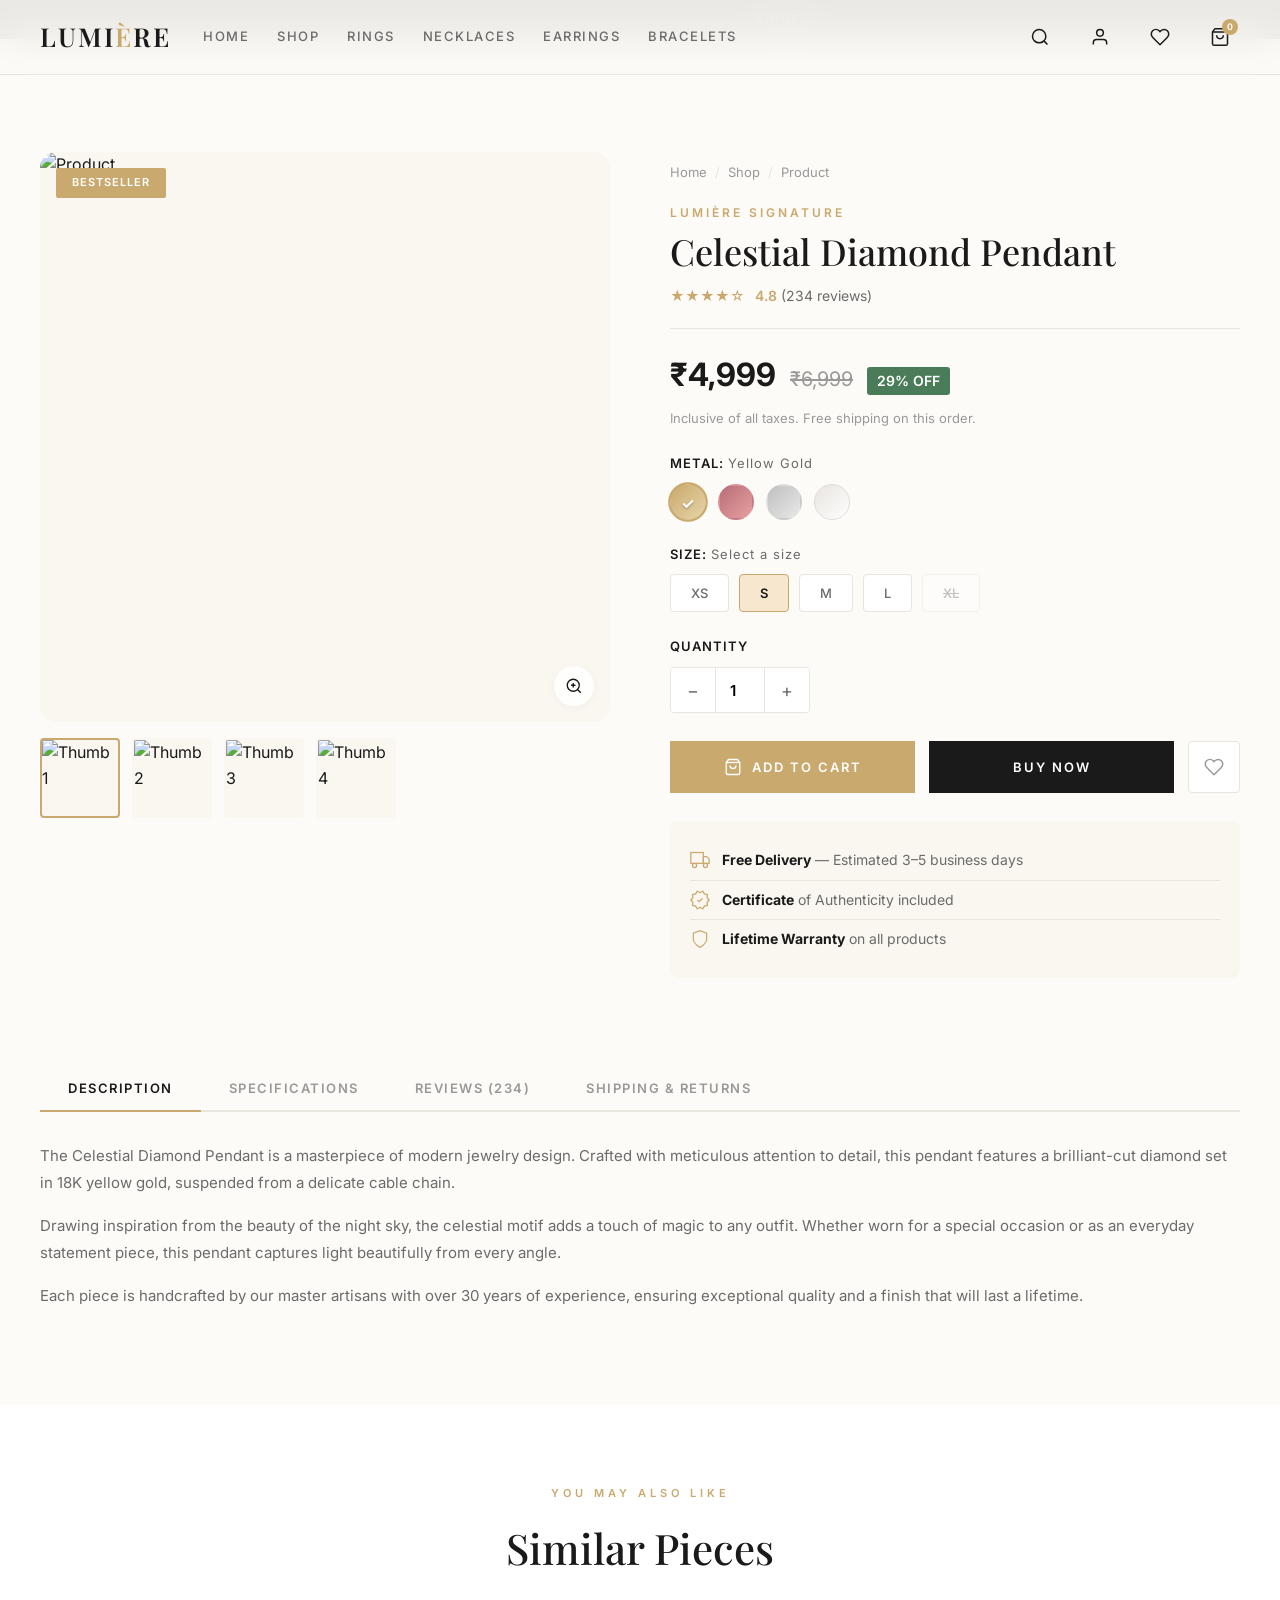
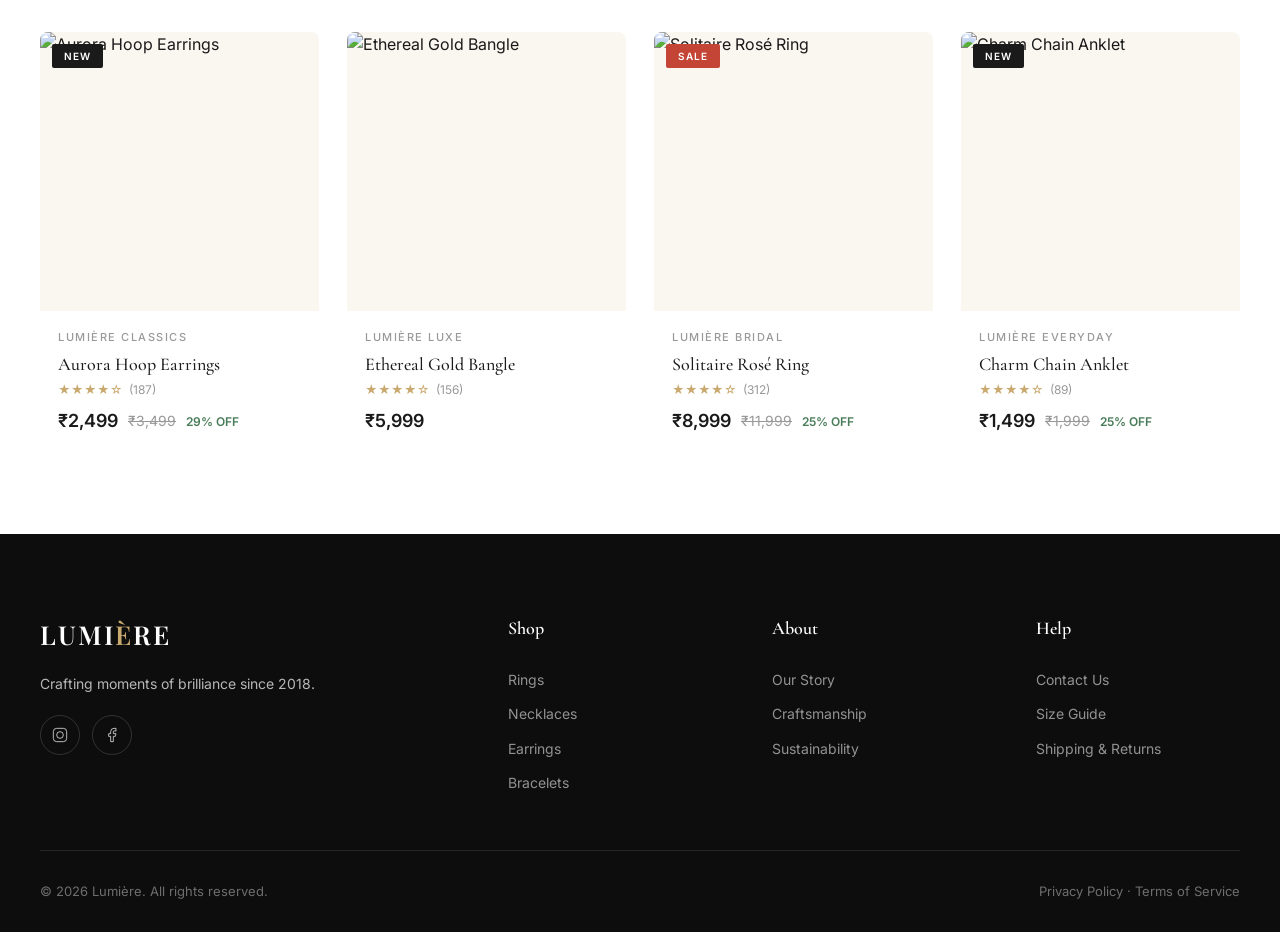
==== product.html @ 69753216 "DONE" ====
<!DOCTYPE html>
<html lang="en">

<head>
    <meta charset="UTF-8">
    <meta name="viewport" content="width=device-width, initial-scale=1.0">
    <meta name="description"
        content="Explore our exquisite jewelry piece in detail — view images, choose your size and metal, and add to cart.">
    <title>Product Detail | Lumière Luxury Jewelry</title>
    <link rel="stylesheet" href="styles.css">
    <link rel="stylesheet" href="product.css">
    <link rel="stylesheet" href="modal.css">
</head>

<body>

    <!-- Announcement Bar -->
    <div class="announcement-bar">
        Free shipping on orders above ₹999 · Use code <span>SHINE20</span> for 20% off
    </div>

    <!-- Navbar -->
    <nav class="navbar" id="navbar">
        <div class="navbar-inner">
            <div class="nav-left">
                <a href="index.html" class="nav-logo">LUMI<span>È</span>RE</a>
                <div class="nav-links">
                    <a href="index.html">Home</a>
                    <a href="category.html">Shop</a>
                    <a href="category.html?cat=rings">Rings</a>
                    <a href="category.html?cat=necklaces">Necklaces</a>
                    <a href="category.html?cat=earrings">Earrings</a>
                    <a href="category.html?cat=bracelets">Bracelets</a>
                </div>
            </div>
            <div class="nav-right">
                <button class="nav-icon" aria-label="Search"><svg xmlns="http://www.w3.org/2000/svg" fill="none"
                        viewBox="0 0 24 24" stroke="currentColor" stroke-width="1.8">
                        <circle cx="11" cy="11" r="8" />
                        <path d="m21 21-4.35-4.35" />
                    </svg></button>
                <button class="nav-icon account-trigger" aria-label="Account"><svg xmlns="http://www.w3.org/2000/svg"
                        fill="none" viewBox="0 0 24 24" stroke="currentColor" stroke-width="1.8">
                        <path d="M20 21v-2a4 4 0 0 0-4-4H8a4 4 0 0 0-4 4v2" />
                        <circle cx="12" cy="7" r="4" />
                    </svg></button>
                <button class="nav-icon" aria-label="Wishlist"><svg xmlns="http://www.w3.org/2000/svg" fill="none"
                        viewBox="0 0 24 24" stroke="currentColor" stroke-width="1.8">
                        <path
                            d="M20.84 4.61a5.5 5.5 0 0 0-7.78 0L12 5.67l-1.06-1.06a5.5 5.5 0 0 0-7.78 7.78l1.06 1.06L12 21.23l7.78-7.78 1.06-1.06a5.5 5.5 0 0 0 0-7.78z" />
                    </svg></button>
                <a href="cart.html" class="nav-icon" aria-label="Cart"><svg xmlns="http://www.w3.org/2000/svg"
                        fill="none" viewBox="0 0 24 24" stroke="currentColor" stroke-width="1.8">
                        <path d="M6 2 3 6v14a2 2 0 0 0 2 2h14a2 2 0 0 0 2-2V6l-3-4z" />
                        <line x1="3" y1="6" x2="21" y2="6" />
                        <path d="M16 10a4 4 0 0 1-8 0" />
                    </svg><span class="cart-count" id="navCartCount">3</span></a>
                <button class="hamburger" id="hamburgerBtn"
                    aria-label="Menu"><span></span><span></span><span></span></button>
            </div>
        </div>
    </nav>

    <!-- Mobile Nav -->
    <div class="mobile-overlay" id="mobileOverlay"></div>
    <div class="mobile-nav" id="mobileNav">
        <button class="mobile-nav-close" id="mobileNavClose">✕</button>
        <a href="index.html">Home</a><a href="category.html">Shop All</a>
        <a href="category.html?cat=rings">Rings</a><a href="category.html?cat=necklaces">Necklaces</a>
        <a href="category.html?cat=earrings">Earrings</a><a href="category.html?cat=bracelets">Bracelets</a>
    </div>

    <!-- Product Detail -->
    <section class="product-detail-section">
        <div class="container">
            <div class="product-detail-layout">
                <!-- Gallery -->
                <div class="product-gallery">
                    <div class="gallery-main">
                        <span class="gallery-badge">Bestseller</span>
                        <img id="detailMainImg" src="images/product-1.png" alt="Product">
                        <button class="gallery-zoom-btn" title="Zoom">
                            <svg xmlns="http://www.w3.org/2000/svg" fill="none" viewBox="0 0 24 24"
                                stroke="currentColor" stroke-width="1.8">
                                <circle cx="11" cy="11" r="8" />
                                <path d="m21 21-4.35-4.35" />
                                <path d="M11 8v6M8 11h6" />
                            </svg>
                        </button>
                    </div>
                    <div class="gallery-thumbs">
                        <div class="gallery-thumb active"><img src="images/product-1.png" alt="Thumb 1"></div>
                        <div class="gallery-thumb"><img src="images/product-2.png" alt="Thumb 2"></div>
                        <div class="gallery-thumb"><img src="images/product-3.png" alt="Thumb 3"></div>
                        <div class="gallery-thumb"><img src="images/product-4.png" alt="Thumb 4"></div>
                    </div>
                </div>

                <!-- Info -->
                <div class="product-detail-info">
                    <div class="detail-breadcrumb">
                        <a href="index.html">Home</a><span class="sep">/</span>
                        <a href="category.html">Shop</a><span class="sep">/</span>
                        <span id="detailBreadcrumbName">Product</span>
                    </div>
                    <p class="detail-brand" id="detailBrand">LUMIÈRE SIGNATURE</p>
                    <h1 class="detail-title" id="detailName">Celestial Diamond Pendant</h1>
                    <div class="detail-rating">
                        <div class="stars" id="detailRatingStars">★★★★★</div>
                        <span class="rating-text" id="detailRatingText"><span>4.8</span> (234 reviews)</span>
                    </div>

                    <div class="detail-price-wrap">
                        <span class="detail-price" id="detailPrice">₹4,999</span>
                        <span class="detail-price-original" id="detailOriginalPrice">₹6,999</span>
                        <span class="detail-discount" id="detailDiscount">29% OFF</span>
                    </div>
                    <p class="detail-tax">Inclusive of all taxes. Free shipping on this order.</p>

                    <!-- Metal Selection -->
                    <div class="variant-section">
                        <p class="variant-label">Metal: <span>Yellow Gold</span></p>
                        <div class="metal-options">
                            <button class="metal-btn active"
                                style="background: linear-gradient(135deg, #C9A96E, #E8D5A8);"
                                title="Yellow Gold"></button>
                            <button class="metal-btn" style="background: linear-gradient(135deg, #B76E79, #E8A0A0);"
                                title="Rose Gold"></button>
                            <button class="metal-btn" style="background: linear-gradient(135deg, #C0C0C0, #E8E8E8);"
                                title="Silver"></button>
                            <button class="metal-btn"
                                style="background: linear-gradient(135deg, #E8E4DE, #FFFFFF); border: 1px solid #ddd;"
                                title="White Gold"></button>
                        </div>
                    </div>

                    <!-- Size Selection -->
                    <div class="variant-section">
                        <p class="variant-label">Size: <span>Select a size</span></p>
                        <div class="variant-options">
                            <button class="variant-btn">XS</button>
                            <button class="variant-btn active">S</button>
                            <button class="variant-btn">M</button>
                            <button class="variant-btn">L</button>
                            <button class="variant-btn disabled">XL</button>
                        </div>
                    </div>

                    <!-- Quantity -->
                    <div class="quantity-section">
                        <p class="variant-label">Quantity</p>
                        <div class="quantity-wrap">
                            <button class="qty-btn" id="qtyMinus">−</button>
                            <input type="number" class="qty-input" id="qtyInput" value="1" min="1" max="10">
                            <button class="qty-btn" id="qtyPlus">+</button>
                        </div>
                    </div>

                    <!-- CTA -->
                    <div class="detail-cta">
                        <button class="btn-add-cart">
                            <svg xmlns="http://www.w3.org/2000/svg" fill="none" viewBox="0 0 24 24"
                                stroke="currentColor" stroke-width="1.8">
                                <path d="M6 2 3 6v14a2 2 0 0 0 2 2h14a2 2 0 0 0 2-2V6l-3-4z" />
                                <line x1="3" y1="6" x2="21" y2="6" />
                                <path d="M16 10a4 4 0 0 1-8 0" />
                            </svg>
                            Add to Cart
                        </button>
                        <button class="btn-buy-now">Buy Now</button>
                        <button class="btn-wishlist-lg" title="Add to Wishlist">
                            <svg xmlns="http://www.w3.org/2000/svg" fill="none" viewBox="0 0 24 24"
                                stroke="currentColor" stroke-width="1.8">
                                <path
                                    d="M20.84 4.61a5.5 5.5 0 0 0-7.78 0L12 5.67l-1.06-1.06a5.5 5.5 0 0 0-7.78 7.78l1.06 1.06L12 21.23l7.78-7.78 1.06-1.06a5.5 5.5 0 0 0 0-7.78z" />
                            </svg>
                        </button>
                    </div>

                    <!-- Delivery Info -->
                    <div class="delivery-info">
                        <div class="delivery-row">
                            <svg xmlns="http://www.w3.org/2000/svg" fill="none" viewBox="0 0 24 24"
                                stroke="currentColor" stroke-width="1.5">
                                <rect x="1" y="3" width="15" height="13" />
                                <polygon points="16 8 20 8 23 11 23 16 16 16 16 8" />
                                <circle cx="5.5" cy="18.5" r="2.5" />
                                <circle cx="18.5" cy="18.5" r="2.5" />
                            </svg>
                            <span><strong>Free Delivery</strong> — Estimated 3–5 business days</span>
                        </div>
                        <div class="delivery-row">
                            <svg xmlns="http://www.w3.org/2000/svg" fill="none" viewBox="0 0 24 24"
                                stroke="currentColor" stroke-width="1.5">
                                <path
                                    d="M23 12l-2.44-2.78.34-3.68-3.61-.82-1.89-3.18L12 3 8.6 1.54 6.71 4.72l-3.61.81.34 3.68L1 12l2.44 2.78-.34 3.69 3.61.82 1.89 3.18L12 21l3.4 1.46 1.89-3.18 3.61-.82-.34-3.68L23 12z" />
                                <path d="m9 12 2 2 4-4" />
                            </svg>
                            <span><strong>Certificate</strong> of Authenticity included</span>
                        </div>
                        <div class="delivery-row">
                            <svg xmlns="http://www.w3.org/2000/svg" fill="none" viewBox="0 0 24 24"
                                stroke="currentColor" stroke-width="1.5">
                                <path d="M12 22s8-4 8-10V5l-8-3-8 3v7c0 6 8 10 8 10z" />
                            </svg>
                            <span><strong>Lifetime Warranty</strong> on all products</span>
                        </div>
                    </div>
                </div>
            </div>

            <!-- Tabs -->
            <div class="product-tabs">
                <div class="tabs-header">
                    <button class="tab-btn active" data-tab="tabDesc">Description</button>
                    <button class="tab-btn" data-tab="tabSpec">Specifications</button>
                    <button class="tab-btn" data-tab="tabReviews">Reviews (234)</button>
                    <button class="tab-btn" data-tab="tabShipping">Shipping & Returns</button>
                </div>
                <div class="tab-content active" id="tabDesc">
                    <p>The Celestial Diamond Pendant is a masterpiece of modern jewelry design. Crafted with meticulous
                        attention to detail, this pendant features a brilliant-cut diamond set in 18K yellow gold,
                        suspended from a delicate cable chain.</p>
                    <p>Drawing inspiration from the beauty of the night sky, the celestial motif adds a touch of magic
                        to any outfit. Whether worn for a special occasion or as an everyday statement piece, this
                        pendant captures light beautifully from every angle.</p>
                    <p>Each piece is handcrafted by our master artisans with over 30 years of experience, ensuring
                        exceptional quality and a finish that will last a lifetime.</p>
                </div>
                <div class="tab-content" id="tabSpec">
                    <ul>
                        <li><strong>Metal:</strong> 18K Yellow Gold (750 hallmarked)</li>
                        <li><strong>Stone:</strong> Natural Diamond, Brilliant Cut</li>
                        <li><strong>Carat Weight:</strong> 0.25 ct</li>
                        <li><strong>Clarity:</strong> VS1</li>
                        <li><strong>Color:</strong> F</li>
                        <li><strong>Chain Length:</strong> 18 inches (adjustable to 16")</li>
                        <li><strong>Weight:</strong> 3.2 grams</li>
                        <li><strong>Certification:</strong> IGI Certified</li>
                    </ul>
                </div>
                <div class="tab-content" id="tabReviews">
                    <p><strong>4.8 out of 5</strong> — Based on 234 reviews</p>
                    <p>⭐⭐⭐⭐⭐ — "Absolutely gorgeous! The diamond sparkles beautifully and the gold is of premium
                        quality. Worth every penny." — <em>Ananya M.</em></p>
                    <p>⭐⭐⭐⭐⭐ — "Bought this as a gift for my wife's birthday and she was overjoyed. The packaging is
                        also very premium." — <em>Rahul K.</em></p>
                    <p>⭐⭐⭐⭐ — "Beautiful pendant, slightly smaller than I expected but the quality is undeniable. Fast
                        shipping too." — <em>Meera S.</em></p>
                </div>
                <div class="tab-content" id="tabShipping">
                    <p><strong>Shipping:</strong> We offer free insured shipping on all orders above ₹999. Standard
                        delivery takes 3–5 business days. Express shipping (1–2 days) is available for ₹299.</p>
                    <p><strong>Returns:</strong> We offer a 30-day return policy. Items must be unworn and in original
                        packaging. Return shipping is free. Refunds are processed within 5–7 business days.</p>
                    <p><strong>Exchange:</strong> Size exchanges are free and can be initiated within 15 days of
                        delivery.</p>
                </div>
            </div>
        </div>
    </section>

    <!-- Related Products -->
    <section class="related-section">
        <div class="container">
            <div class="section-header">
                <p class="section-tag">You May Also Like</p>
                <h2 class="section-title">Similar Pieces</h2>
            </div>
            <div class="products-grid" id="relatedGrid"></div>
        </div>
    </section>

    <!-- Footer -->
    <footer class="footer">
        <div class="container">
            <div class="footer-grid">
                <div class="footer-brand">
                    <a href="index.html" class="nav-logo">LUMI<span>È</span>RE</a>
                    <p>Crafting moments of brilliance since 2018.</p>
                    <div class="footer-social">
                        <a href="#" aria-label="Instagram"><svg xmlns="http://www.w3.org/2000/svg" fill="none"
                                viewBox="0 0 24 24" stroke="currentColor" stroke-width="1.5">
                                <rect x="2" y="2" width="20" height="20" rx="5" />
                                <circle cx="12" cy="12" r="5" />
                            </svg></a>
                        <a href="#" aria-label="Facebook"><svg xmlns="http://www.w3.org/2000/svg" fill="none"
                                viewBox="0 0 24 24" stroke="currentColor" stroke-width="1.5">
                                <path d="M18 2h-3a5 5 0 0 0-5 5v3H7v4h3v8h4v-8h3l1-4h-4V7a1 1 0 0 1 1-1h3z" />
                            </svg></a>
                    </div>
                </div>
                <div class="footer-col">
                    <h4>Shop</h4><a href="category.html?cat=rings">Rings</a><a
                        href="category.html?cat=necklaces">Necklaces</a><a
                        href="category.html?cat=earrings">Earrings</a><a
                        href="category.html?cat=bracelets">Bracelets</a>
                </div>
                <div class="footer-col">
                    <h4>About</h4><a href="#">Our Story</a><a href="#">Craftsmanship</a><a href="#">Sustainability</a>
                </div>
                <div class="footer-col">
                    <h4>Help</h4><a href="#">Contact Us</a><a href="#">Size Guide</a><a href="#">Shipping & Returns</a>
                </div>
            </div>
            <div class="footer-bottom">
                <p>© 2026 Lumière. All rights reserved.</p>
                <p>Privacy Policy · Terms of Service</p>
            </div>
        </div>
    </footer>

    <div id="accountModalRoot"></div>
    <div id="toastRoot"></div>
    <script src="main.js"></script>
</body>

</html>
---- styles.css ----
@import url('https://fonts.googleapis.com/css2?family=Cormorant+Garamond:ital,wght@0,300;0,400;0,500;0,600;0,700;1,300;1,400&family=Inter:wght@300;400;500;600&family=Playfair+Display:ital,wght@0,400;0,500;0,600;0,700;1,400;1,500&display=swap');

:root {
  --gold: #C9A96E;
  --gold-light: #E8D5A8;
  --gold-dark: #8B7342;
  --rose-gold: #B76E79;
  --champagne: #F7E7CE;
  --cream: #FAF6F0;
  --ivory: #FFFFF0;
  --charcoal: #1A1A1A;
  --dark: #0D0D0D;
  --text-primary: #1A1A1A;
  --text-secondary: #6B6B6B;
  --text-light: #999999;
  --border: #E8E4DE;
  --bg-card: #FFFFFF;
  --bg-page: #FDFBF7;
  --success: #4A7C59;
  --error: #C44536;
  --shadow-sm: 0 2px 8px rgba(0,0,0,0.04);
  --shadow-md: 0 4px 20px rgba(0,0,0,0.06);
  --shadow-lg: 0 8px 40px rgba(0,0,0,0.08);
  --shadow-gold: 0 4px 20px rgba(201,169,110,0.15);
  --radius-sm: 4px;
  --radius-md: 8px;
  --radius-lg: 16px;
  --radius-xl: 24px;
  --font-display: 'Playfair Display', serif;
  --font-elegant: 'Cormorant Garamond', serif;
  --font-body: 'Inter', sans-serif;
  --transition: all 0.4s cubic-bezier(0.25, 0.46, 0.45, 0.94);
  --transition-fast: all 0.2s ease;
}

*, *::before, *::after { margin: 0; padding: 0; box-sizing: border-box; }

html { scroll-behavior: smooth; font-size: 16px; }

body {
  font-family: var(--font-body);
  background: var(--bg-page);
  color: var(--text-primary);
  line-height: 1.6;
  -webkit-font-smoothing: antialiased;
  overflow-x: hidden;
}

a { text-decoration: none; color: inherit; transition: var(--transition-fast); }
img { max-width: 100%; height: auto; display: block; }
button { cursor: pointer; border: none; outline: none; font-family: var(--font-body); }
ul, ol { list-style: none; }

.container { max-width: 1400px; margin: 0 auto; padding: 0 40px; }
@media(max-width:768px) { .container { padding: 0 20px; } }

/* ======================== NAVBAR ======================== */
.navbar {
  position: fixed; top: 0; left: 0; width: 100%; z-index: 1000;
  background: rgba(253,251,247,0.92); backdrop-filter: blur(20px);
  border-bottom: 1px solid var(--border);
  transition: var(--transition);
}
.navbar.scrolled { background: rgba(253,251,247,0.98); box-shadow: var(--shadow-sm); }

.navbar-inner {
  display: flex; align-items: center; justify-content: space-between;
  padding: 16px 40px; max-width: 1400px; margin: 0 auto;
}

.nav-left { display: flex; align-items: center; gap: 32px; }
.nav-logo {
  font-family: var(--font-display); font-size: 26px; font-weight: 600;
  color: var(--charcoal); letter-spacing: 2px;
}
.nav-logo span { color: var(--gold); }

.nav-links { display: flex; gap: 28px; }
.nav-links a {
  font-size: 13px; font-weight: 500; letter-spacing: 1.5px;
  text-transform: uppercase; color: var(--text-secondary);
  position: relative; padding: 4px 0;
}
.nav-links a::after {
  content: ''; position: absolute; bottom: 0; left: 0; width: 0; height: 1.5px;
  background: var(--gold); transition: var(--transition);
}
.nav-links a:hover { color: var(--charcoal); }
.nav-links a:hover::after { width: 100%; }

.nav-right { display: flex; align-items: center; gap: 20px; }
.nav-icon {
  width: 40px; height: 40px; display: flex; align-items: center; justify-content: center;
  border-radius: 50%; transition: var(--transition-fast); position: relative;
  background: transparent; color: var(--charcoal);
}
.nav-icon:hover { background: var(--champagne); }
.nav-icon svg { width: 20px; height: 20px; }
.cart-count {
  position: absolute; top: 2px; right: 2px; width: 16px; height: 16px;
  background: var(--gold); color: #fff; font-size: 9px; font-weight: 600;
  border-radius: 50%; display: flex; align-items: center; justify-content: center;
}

.hamburger { display: none; flex-direction: column; gap: 5px; background: none; padding: 8px; }
.hamburger span { width: 22px; height: 1.5px; background: var(--charcoal); transition: var(--transition); }

/* ======================== ANNOUNCEMENT BAR ======================== */
.announcement-bar {
  background: var(--charcoal); color: #000000; text-align: center;
  padding: 10px 20px; font-size: 12px; letter-spacing: 2px;
  text-transform: uppercase; font-weight: 400;
}
.announcement-bar span { color: var(--gold-light); font-weight: 500; }

/* ======================== HERO ======================== */
.hero {
  margin-top: 73px; position: relative; height: 85vh; min-height: 600px;
  overflow: hidden; display: flex; align-items: center;
}
.hero-bg {
  position: absolute; inset: 0; z-index: 0;
}
.hero-bg img { width: 100%; height: 100%; object-fit: cover; }
.hero-overlay {
  position: absolute; inset: 0;
  background: linear-gradient(135deg, rgba(0,0,0,0.55) 0%, rgba(0,0,0,0.2) 50%, rgba(0,0,0,0.4) 100%);
}
.hero-content {
  position: relative; z-index: 2; color: #fff; max-width: 650px; padding-left: 80px;
}
.hero-subtitle {
  font-family: var(--font-body); font-size: 12px; letter-spacing: 4px;
  text-transform: uppercase; color: var(--gold-light); margin-bottom: 20px;
  font-weight: 500;
}
.hero-title {
  font-family: var(--font-display); font-size: 64px; font-weight: 500;
  line-height: 1.1; margin-bottom: 24px;
}
.hero-title em { font-style: italic; color: var(--gold-light); }
.hero-desc {
  font-size: 16px; line-height: 1.7; color: rgba(255,255,255,0.8);
  margin-bottom: 36px; max-width: 480px; font-weight: 300;
}
.btn-primary {
  display: inline-flex; align-items: center; gap: 10px;
  padding: 16px 40px; background: var(--gold); color: #fff;
  font-size: 12px; font-weight: 600; letter-spacing: 2px;
  text-transform: uppercase; border-radius: 0; transition: var(--transition);
}
.btn-primary:hover { background: var(--gold-dark); transform: translateY(-2px); box-shadow: var(--shadow-gold); }
.btn-primary svg { width: 16px; height: 16px; transition: var(--transition); }
.btn-primary:hover svg { transform: translateX(4px); }

.btn-outline {
  display: inline-flex; align-items: center; gap: 10px;
  padding: 14px 36px; border: 1.5px solid var(--gold); color: var(--gold);
  background: transparent; font-size: 12px; font-weight: 600;
  letter-spacing: 2px; text-transform: uppercase; transition: var(--transition);
}
.btn-outline:hover { background: var(--gold); color: #fff; }

.btn-dark {
  display: inline-flex; align-items: center; gap: 10px;
  padding: 14px 36px; background: var(--charcoal); color: #fff;
  font-size: 12px; font-weight: 600; letter-spacing: 2px;
  text-transform: uppercase; transition: var(--transition);
}
.btn-dark:hover { background: #333; }

/* ======================== SECTION HEADER ======================== */
.section-header { text-align: center; margin-bottom: 50px; }
.section-tag {
  font-size: 11px; letter-spacing: 4px; text-transform: uppercase;
  color: var(--gold); font-weight: 600; margin-bottom: 12px;
}
.section-title {
  font-family: var(--font-display); font-size: 42px; font-weight: 500;
  color: var(--charcoal); margin-bottom: 16px;
}
.section-desc {
  font-size: 15px; color: var(--text-secondary); max-width: 560px;
  margin: 0 auto; line-height: 1.7; font-weight: 300;
}

/* ======================== CATEGORIES SECTION ======================== */
.categories-section { padding: 100px 0; }
.categories-grid {
  display: grid; grid-template-columns: repeat(4, 1fr); gap: 24px;
}
.category-card {
  position: relative; border-radius: var(--radius-lg); overflow: hidden;
  aspect-ratio: 3/4; cursor: pointer; group: true;
}
.category-card img {
  width: 100%; height: 100%; object-fit: cover;
  transition: transform 0.8s cubic-bezier(0.25, 0.46, 0.45, 0.94);
}
.category-card:hover img { transform: scale(1.08); }
.category-card-overlay {
  position: absolute; inset: 0;
  background: linear-gradient(to top, rgba(0,0,0,0.7) 0%, rgba(0,0,0,0.1) 50%, transparent 100%);
  display: flex; flex-direction: column; justify-content: flex-end; padding: 30px;
  transition: var(--transition);
}
.category-card:hover .category-card-overlay { background: linear-gradient(to top, rgba(0,0,0,0.8) 0%, rgba(0,0,0,0.2) 60%, transparent 100%); }
.category-card h3 {
  font-family: var(--font-display); font-size: 24px; color: #fff;
  font-weight: 500; margin-bottom: 6px;
}
.category-card p {
  font-size: 13px; color: rgba(255,255,255,0.7); letter-spacing: 1px;
}
.category-card .explore-link {
  display: inline-flex; align-items: center; gap: 6px;
  color: var(--gold-light); font-size: 12px; letter-spacing: 1.5px;
  text-transform: uppercase; font-weight: 500; margin-top: 12px;
  opacity: 0; transform: translateY(10px); transition: var(--transition);
}
.category-card:hover .explore-link { opacity: 1; transform: translateY(0); }

/* ======================== TRENDING / PRODUCT GRID ======================== */
.trending-section { padding: 100px 0; background: #fff; }
.products-grid {
  display: grid; grid-template-columns: repeat(4, 1fr); gap: 28px;
}
.product-card {
  background: var(--bg-card); border-radius: var(--radius-md);
  overflow: hidden; transition: var(--transition); position: relative;
}
.product-card:hover { transform: translateY(-6px); box-shadow: var(--shadow-lg); }
.product-img-wrap {
  position: relative; overflow: hidden; aspect-ratio: 1;
  background: var(--cream);
}
.product-img-wrap img {
  width: 100%; height: 100%; object-fit: cover;
  transition: transform 0.6s cubic-bezier(0.25, 0.46, 0.45, 0.94);
}
.product-card:hover .product-img-wrap img { transform: scale(1.06); }
.product-badge {
  position: absolute; top: 12px; left: 12px; padding: 4px 12px;
  font-size: 10px; font-weight: 600; letter-spacing: 1px; text-transform: uppercase;
  border-radius: 2px;
}
.badge-new { background: var(--charcoal); color: #fff; }
.badge-sale { background: var(--error); color: #fff; }
.badge-bestseller { background: var(--gold); color: #fff; }
.product-actions {
  position: absolute; right: 12px; top: 12px;
  display: flex; flex-direction: column; gap: 8px;
  opacity: 0; transform: translateX(10px); transition: var(--transition);
}
.product-card:hover .product-actions { opacity: 1; transform: translateX(0); }
.product-action-btn {
  width: 36px; height: 36px; border-radius: 50%; background: #fff;
  display: flex; align-items: center; justify-content: center;
  box-shadow: var(--shadow-sm); transition: var(--transition-fast);
}
.product-action-btn:hover { background: var(--gold); color: #fff; }
.product-action-btn svg { width: 16px; height: 16px; }
.product-info { padding: 18px; }
.product-brand {
  font-size: 11px; color: var(--text-light); text-transform: uppercase;
  letter-spacing: 1.5px; margin-bottom: 6px; font-weight: 500;
}
.product-name {
  font-family: var(--font-elegant); font-size: 18px; font-weight: 500;
  color: var(--charcoal); margin-bottom: 4px; line-height: 1.3;
}
.product-name a:hover { color: var(--gold); }
.product-rating { display: flex; align-items: center; gap: 6px; margin-bottom: 8px; }
.stars { color: var(--gold); font-size: 12px; display: flex; gap: 2px; }
.rating-count { font-size: 12px; color: var(--text-light); }
.product-price { display: flex; align-items: center; gap: 10px; }
.price-current { font-size: 18px; font-weight: 600; color: var(--charcoal); }
.price-original {
  font-size: 14px; color: var(--text-light);
  text-decoration: line-through;
}
.price-discount { font-size: 12px; color: var(--success); font-weight: 600; }

/* ======================== BANNER CTA ======================== */
.banner-cta {
  padding: 100px 0; position: relative; overflow: hidden;
  background: var(--charcoal);
}
.banner-cta-inner {
  display: flex; align-items: center; gap: 80px;
}
.banner-cta-img { flex: 1; border-radius: var(--radius-lg); overflow: hidden; }
.banner-cta-img img { width: 100%; height: 500px; object-fit: cover; }
.banner-cta-content { flex: 1; color: #fff; }
.banner-cta-content .section-tag { color: var(--gold-light); }
.banner-cta-content h2 {
  font-family: var(--font-display); font-size: 44px; font-weight: 500;
  line-height: 1.2; margin-bottom: 20px;
}
.banner-cta-content p {
  font-size: 15px; line-height: 1.8; color: rgba(255,255,255,0.7);
  margin-bottom: 32px; font-weight: 300;
}

/* ======================== FEATURES ======================== */
.features-section { padding: 80px 0; background: var(--cream); }
.features-grid {
  display: grid; grid-template-columns: repeat(4, 1fr); gap: 40px;
}
.feature-item { text-align: center; }
.feature-icon {
  width: 60px; height: 60px; margin: 0 auto 18px;
  display: flex; align-items: center; justify-content: center;
  background: var(--bg-page); border-radius: 50%; color: var(--gold);
}
.feature-icon svg { width: 26px; height: 26px; }
.feature-item h4 {
  font-family: var(--font-elegant); font-size: 20px; font-weight: 600;
  margin-bottom: 8px; color: var(--charcoal);
}
.feature-item p { font-size: 13px; color: var(--text-secondary); line-height: 1.6; }

/* ======================== TESTIMONIALS ======================== */
.testimonials-section { padding: 100px 0; }
.testimonials-grid { display: grid; grid-template-columns: repeat(3, 1fr); gap: 30px; }
.testimonial-card {
  background: #fff; padding: 40px; border-radius: var(--radius-md);
  border: 1px solid var(--border); transition: var(--transition);
}
.testimonial-card:hover { box-shadow: var(--shadow-md); border-color: var(--gold-light); }
.testimonial-stars { color: var(--gold); font-size: 14px; margin-bottom: 16px; display: flex; gap: 3px; }
.testimonial-text {
  font-family: var(--font-elegant); font-size: 18px; font-style: italic;
  line-height: 1.6; color: var(--text-primary); margin-bottom: 24px;
}
.testimonial-author { display: flex; align-items: center; gap: 12px; }
.testimonial-avatar {
  width: 44px; height: 44px; border-radius: 50%; background: var(--champagne);
  display: flex; align-items: center; justify-content: center;
  font-family: var(--font-display); font-weight: 600; color: var(--gold-dark);
  font-size: 16px;
}
.testimonial-name { font-weight: 600; font-size: 14px; }
.testimonial-loc { font-size: 12px; color: var(--text-light); }

/* ======================== NEWSLETTER ======================== */
.newsletter-section {
  padding: 80px 0; background: linear-gradient(135deg, var(--charcoal) 0%, #2a2a2a 100%);
  text-align: center;
}
.newsletter-section .section-tag { color: var(--gold-light); }
.newsletter-section .section-title { color: #fff; }
.newsletter-section .section-desc { color: rgba(255,255,255,0.6); }
.newsletter-form {
  display: flex; max-width: 500px; margin: 30px auto 0;
  border: 1px solid rgba(255,255,255,0.2); border-radius: 0;
  overflow: hidden;
}
.newsletter-form input {
  flex: 1; padding: 16px 20px; background: transparent; border: none;
  color: #fff; font-family: var(--font-body); font-size: 14px; outline: none;
}
.newsletter-form input::placeholder { color: rgba(255,255,255,0.4); }
.newsletter-form button {
  padding: 16px 32px; background: var(--gold); color: #fff;
  font-size: 12px; font-weight: 600; letter-spacing: 2px; text-transform: uppercase;
  transition: var(--transition);
}
.newsletter-form button:hover { background: var(--gold-dark); }

/* ======================== FOOTER ======================== */
.footer { padding: 80px 0 30px; background: var(--dark); color: rgba(255,255,255,0.7); }
.footer-grid {
  display: grid; grid-template-columns: 2fr 1fr 1fr 1fr; gap: 60px;
  padding-bottom: 50px; border-bottom: 1px solid rgba(255,255,255,0.1);
}
.footer-brand .nav-logo { color: #fff; margin-bottom: 16px; display: inline-block; }
.footer-brand p { font-size: 14px; line-height: 1.7; max-width: 300px; }
.footer-col h4 {
  font-family: var(--font-elegant); font-size: 18px; font-weight: 600;
  color: #fff; margin-bottom: 20px;
}
.footer-col a { display: block; font-size: 14px; padding: 6px 0; color: rgba(255,255,255,0.55); }
.footer-col a:hover { color: var(--gold-light); }
.footer-social { display: flex; gap: 12px; margin-top: 20px; }
.footer-social a {
  width: 40px; height: 40px; border-radius: 50%;
  border: 1px solid rgba(255,255,255,0.15); display: flex;
  align-items: center; justify-content: center; transition: var(--transition-fast);
}
.footer-social a:hover { border-color: var(--gold); background: var(--gold); color: #fff; }
.footer-social svg { width: 16px; height: 16px; }
.footer-bottom {
  display: flex; align-items: center; justify-content: space-between;
  padding-top: 30px; font-size: 13px; color: rgba(255,255,255,0.4);
}

/* ======================== MOBILE NAV ======================== */
.mobile-nav {
  display: none; position: fixed; top: 0; right: -100%; width: 320px; height: 100vh;
  background: var(--bg-page); z-index: 2000; padding: 80px 30px 30px;
  transition: right 0.4s cubic-bezier(0.25, 0.46, 0.45, 0.94);
  box-shadow: -10px 0 40px rgba(0,0,0,0.1);
}
.mobile-nav.active { right: 0; }
.mobile-nav-close {
  position: absolute; top: 20px; right: 20px; width: 40px; height: 40px;
  background: none; display: flex; align-items: center; justify-content: center;
  font-size: 24px; color: var(--charcoal);
}
.mobile-nav a {
  display: block; padding: 14px 0; font-size: 15px; font-weight: 500;
  letter-spacing: 1px; text-transform: uppercase; color: var(--charcoal);
  border-bottom: 1px solid var(--border);
}
.mobile-overlay {
  display: none; position: fixed; inset: 0; background: rgba(0,0,0,0.5);
  z-index: 1999;
}
.mobile-overlay.active { display: block; }

/* ======================== RESPONSIVE ======================== */
@media(max-width:1024px) {
  .hero-title { font-size: 48px; }
  .hero-content { padding-left: 40px; }
  .categories-grid { grid-template-columns: repeat(2, 1fr); }
  .products-grid { grid-template-columns: repeat(2, 1fr); }
  .features-grid { grid-template-columns: repeat(2, 1fr); }
  .testimonials-grid { grid-template-columns: 1fr; }
  .banner-cta-inner { flex-direction: column; gap: 40px; }
  .footer-grid { grid-template-columns: repeat(2, 1fr); gap: 40px; }
}

@media(max-width:768px) {
  .nav-links { display: none; }
  .hamburger { display: flex; }
  .mobile-nav { display: block; }
  .hero { height: 70vh; min-height: 480px; }
  .hero-title { font-size: 36px; }
  .hero-content { padding-left: 20px; }
  .hero-desc { font-size: 14px; }
  .section-title { font-size: 32px; }
  .categories-grid { grid-template-columns: 1fr 1fr; gap: 16px; }
  .products-grid { grid-template-columns: 1fr 1fr; gap: 16px; }
  .features-grid { grid-template-columns: 1fr 1fr; gap: 24px; }
  .footer-grid { grid-template-columns: 1fr; gap: 30px; }
  .footer-bottom { flex-direction: column; gap: 10px; text-align: center; }
  .navbar-inner { padding: 14px 20px; }
  .newsletter-form { flex-direction: column; }
  .newsletter-form button { padding: 14px; }
}

@media(max-width:480px) {
  .categories-grid { grid-template-columns: 1fr; }
  .products-grid { grid-template-columns: 1fr; }
  .hero-title { font-size: 30px; }
}
---- product.css ----
/* ======================== PRODUCT DETAIL PAGE ======================== */
.product-detail-section {
    margin-top: 73px;
    padding: 40px 0 80px;
}

.product-detail-layout {
    display: grid;
    grid-template-columns: 1fr 1fr;
    gap: 60px;
    align-items: start;
}

/* Gallery */
.product-gallery {
    position: sticky;
    top: 100px;
}

.gallery-main {
    width: 100%;
    aspect-ratio: 1;
    border-radius: var(--radius-lg);
    overflow: hidden;
    background: var(--cream);
    margin-bottom: 16px;
    position: relative;
}

.gallery-main img {
    width: 100%;
    height: 100%;
    object-fit: cover;
    transition: transform 0.4s ease;
    cursor: zoom-in;
}

.gallery-main:hover img {
    transform: scale(1.15);
}

.gallery-thumbs {
    display: flex;
    gap: 12px;
}

.gallery-thumb {
    width: 80px;
    height: 80px;
    border-radius: var(--radius-sm);
    overflow: hidden;
    border: 2px solid transparent;
    cursor: pointer;
    transition: var(--transition-fast);
    background: var(--cream);
}

.gallery-thumb.active,
.gallery-thumb:hover {
    border-color: var(--gold);
}

.gallery-thumb img {
    width: 100%;
    height: 100%;
    object-fit: cover;
}

.gallery-zoom-btn {
    position: absolute;
    bottom: 16px;
    right: 16px;
    width: 40px;
    height: 40px;
    background: rgba(255, 255, 255, 0.9);
    border-radius: 50%;
    display: flex;
    align-items: center;
    justify-content: center;
    box-shadow: var(--shadow-sm);
    transition: var(--transition-fast);
    color: var(--charcoal);
}

.gallery-zoom-btn:hover {
    background: var(--gold);
    color: #fff;
}

.gallery-zoom-btn svg {
    width: 18px;
    height: 18px;
}

.gallery-badge {
    position: absolute;
    top: 16px;
    left: 16px;
    padding: 6px 16px;
    background: var(--gold);
    color: #fff;
    font-size: 11px;
    font-weight: 600;
    letter-spacing: 1px;
    text-transform: uppercase;
    border-radius: 2px;
}

/* Product Info */
.product-detail-info {
    padding-top: 10px;
}

.detail-breadcrumb {
    display: flex;
    align-items: center;
    gap: 8px;
    font-size: 13px;
    color: var(--text-light);
    margin-bottom: 20px;
}

.detail-breadcrumb a:hover {
    color: var(--gold);
}

.detail-breadcrumb .sep {
    color: var(--border);
}

.detail-brand {
    font-size: 12px;
    letter-spacing: 3px;
    text-transform: uppercase;
    color: var(--gold);
    font-weight: 600;
    margin-bottom: 8px;
}

.detail-title {
    font-family: var(--font-display);
    font-size: 36px;
    font-weight: 500;
    color: var(--charcoal);
    line-height: 1.2;
    margin-bottom: 12px;
}

.detail-rating {
    display: flex;
    align-items: center;
    gap: 10px;
    margin-bottom: 20px;
    padding-bottom: 20px;
    border-bottom: 1px solid var(--border);
}

.detail-rating .stars {
    font-size: 14px;
}

.detail-rating .rating-text {
    font-size: 14px;
    color: var(--text-secondary);
}

.detail-rating .rating-text span {
    color: var(--gold);
    font-weight: 600;
}

.detail-price-wrap {
    display: flex;
    align-items: baseline;
    gap: 14px;
    margin-bottom: 8px;
}

.detail-price {
    font-size: 32px;
    font-weight: 700;
    color: var(--charcoal);
}

.detail-price-original {
    font-size: 20px;
    color: var(--text-light);
    text-decoration: line-through;
}

.detail-discount {
    font-size: 14px;
    color: #fff;
    background: var(--success);
    padding: 3px 10px;
    border-radius: 3px;
    font-weight: 600;
}

.detail-tax {
    font-size: 13px;
    color: var(--text-light);
    margin-bottom: 24px;
}

/* Variants */
.variant-section {
    margin-bottom: 24px;
}

.variant-label {
    font-size: 13px;
    font-weight: 600;
    color: var(--charcoal);
    margin-bottom: 10px;
    text-transform: uppercase;
    letter-spacing: 1px;
}

.variant-label span {
    font-weight: 400;
    color: var(--text-secondary);
    text-transform: none;
}

.variant-options {
    display: flex;
    flex-wrap: wrap;
    gap: 10px;
}

.variant-btn {
    padding: 10px 20px;
    border: 1.5px solid var(--border);
    border-radius: var(--radius-sm);
    font-size: 13px;
    font-weight: 500;
    background: #fff;
    color: var(--text-secondary);
    transition: var(--transition-fast);
    cursor: pointer;
}

.variant-btn:hover {
    border-color: var(--gold);
    color: var(--charcoal);
}

.variant-btn.active {
    border-color: var(--gold);
    background: var(--champagne);
    color: var(--charcoal);
    font-weight: 600;
}

.variant-btn.disabled {
    opacity: 0.4;
    cursor: not-allowed;
    text-decoration: line-through;
}

.metal-options {
    display: flex;
    gap: 12px;
}

.metal-btn {
    width: 36px;
    height: 36px;
    border-radius: 50%;
    border: 2px solid transparent;
    cursor: pointer;
    transition: var(--transition-fast);
    position: relative;
}

.metal-btn:hover,
.metal-btn.active {
    border-color: var(--gold);
    transform: scale(1.1);
}

.metal-btn.active::after {
    content: '✓';
    position: absolute;
    inset: 0;
    display: flex;
    align-items: center;
    justify-content: center;
    color: #fff;
    font-size: 14px;
    font-weight: 700;
    text-shadow: 0 1px 2px rgba(0, 0, 0, 0.3);
}

/* Quantity */
.quantity-section {
    margin-bottom: 28px;
}

.quantity-wrap {
    display: inline-flex;
    align-items: center;
    border: 1px solid var(--border);
    border-radius: var(--radius-sm);
    overflow: hidden;
}

.qty-btn {
    width: 44px;
    height: 44px;
    display: flex;
    align-items: center;
    justify-content: center;
    background: #fff;
    font-size: 18px;
    color: var(--text-secondary);
    transition: var(--transition-fast);
}

.qty-btn:hover {
    background: var(--cream);
    color: var(--charcoal);
}

.qty-input {
    width: 50px;
    height: 44px;
    border: none;
    border-left: 1px solid var(--border);
    border-right: 1px solid var(--border);
    text-align: center;
    font-size: 15px;
    font-weight: 600;
    font-family: var(--font-body);
    outline: none;
}

/* CTA Buttons */
.detail-cta {
    display: flex;
    gap: 14px;
    margin-bottom: 28px;
}

.btn-add-cart {
    flex: 1;
    padding: 16px 32px;
    background: var(--gold);
    color: #fff;
    font-size: 13px;
    font-weight: 600;
    letter-spacing: 2px;
    text-transform: uppercase;
    display: flex;
    align-items: center;
    justify-content: center;
    gap: 10px;
    transition: var(--transition);
}

.btn-add-cart:hover {
    background: var(--gold-dark);
    transform: translateY(-2px);
    box-shadow: var(--shadow-gold);
}

.btn-add-cart svg {
    width: 18px;
    height: 18px;
}

.btn-buy-now {
    flex: 1;
    padding: 16px 32px;
    background: var(--charcoal);
    color: #fff;
    font-size: 13px;
    font-weight: 600;
    letter-spacing: 2px;
    text-transform: uppercase;
    display: flex;
    align-items: center;
    justify-content: center;
    gap: 10px;
    transition: var(--transition);
}

.btn-buy-now:hover {
    background: #333;
}

.btn-wishlist-lg {
    width: 52px;
    height: 52px;
    border: 1.5px solid var(--border);
    border-radius: var(--radius-sm);
    display: flex;
    align-items: center;
    justify-content: center;
    background: #fff;
    transition: var(--transition-fast);
    color: var(--text-light);
    flex-shrink: 0;
}

.btn-wishlist-lg:hover {
    border-color: var(--rose-gold);
    color: var(--rose-gold);
}

.btn-wishlist-lg.active {
    background: var(--rose-gold);
    border-color: var(--rose-gold);
    color: #fff;
}

.btn-wishlist-lg svg {
    width: 20px;
    height: 20px;
}

/* Delivery info */
.delivery-info {
    padding: 20px;
    background: var(--cream);
    border-radius: var(--radius-md);
    margin-bottom: 28px;
}

.delivery-row {
    display: flex;
    align-items: center;
    gap: 12px;
    padding: 8px 0;
    font-size: 14px;
    color: var(--text-secondary);
}

.delivery-row svg {
    width: 20px;
    height: 20px;
    color: var(--gold);
    flex-shrink: 0;
}

.delivery-row+.delivery-row {
    border-top: 1px solid var(--border);
}

.delivery-row strong {
    color: var(--charcoal);
}

/* Tabs */
.product-tabs {
    margin-top: 60px;
}

.tabs-header {
    display: flex;
    border-bottom: 2px solid var(--border);
    margin-bottom: 30px;
}

.tab-btn {
    padding: 14px 28px;
    font-size: 13px;
    font-weight: 600;
    letter-spacing: 1.5px;
    text-transform: uppercase;
    color: var(--text-light);
    background: none;
    position: relative;
    transition: var(--transition-fast);
}

.tab-btn::after {
    content: '';
    position: absolute;
    bottom: -2px;
    left: 0;
    width: 0;
    height: 2px;
    background: var(--gold);
    transition: var(--transition);
}

.tab-btn:hover {
    color: var(--charcoal);
}

.tab-btn.active {
    color: var(--charcoal);
}

.tab-btn.active::after {
    width: 100%;
}

.tab-content {
    display: none;
}

.tab-content.active {
    display: block;
}

.tab-content p {
    font-size: 15px;
    line-height: 1.8;
    color: var(--text-secondary);
    margin-bottom: 16px;
}

.tab-content ul {
    padding-left: 20px;
}

.tab-content ul li {
    font-size: 14px;
    color: var(--text-secondary);
    padding: 4px 0;
    list-style: disc;
}

/* Related */
.related-section {
    padding: 80px 0;
    background: #fff;
}

/* Responsive */
@media(max-width:1024px) {
    .product-detail-layout {
        gap: 40px;
    }

    .detail-title {
        font-size: 30px;
    }
}

@media(max-width:768px) {
    .product-detail-layout {
        grid-template-columns: 1fr;
        gap: 30px;
    }

    .product-gallery {
        position: static;
    }

    .detail-cta {
        flex-wrap: wrap;
    }

    .btn-add-cart,
    .btn-buy-now {
        flex: 1 1 calc(50% - 7px);
    }

    .detail-title {
        font-size: 26px;
    }

    .detail-price {
        font-size: 26px;
    }

    .tabs-header {
        overflow-x: auto;
    }

    .tab-btn {
        padding: 12px 18px;
        font-size: 11px;
        white-space: nowrap;
    }
}
---- modal.css ----
/* ======================== ACCOUNT MODAL ======================== */
.modal-overlay {
    display: none;
    position: fixed;
    inset: 0;
    background: rgba(0, 0, 0, 0.55);
    z-index: 3000;
    align-items: center;
    justify-content: center;
    backdrop-filter: blur(6px);
    opacity: 0;
    transition: opacity 0.3s ease;
}

.modal-overlay.active {
    display: flex;
    opacity: 1;
}

.account-modal {
    background: #fff;
    border-radius: var(--radius-lg);
    width: 440px;
    max-width: 95vw;
    max-height: 90vh;
    overflow-y: auto;
    position: relative;
    animation: modalSlide 0.4s cubic-bezier(0.34, 1.56, 0.64, 1);
    box-shadow: 0 25px 60px rgba(0, 0, 0, 0.15);
}

@keyframes modalSlide {
    from {
        transform: translateY(30px) scale(0.95);
        opacity: 0;
    }

    to {
        transform: translateY(0) scale(1);
        opacity: 1;
    }
}

.modal-close {
    position: absolute;
    top: 16px;
    right: 16px;
    width: 36px;
    height: 36px;
    border-radius: 50%;
    background: var(--cream);
    display: flex;
    align-items: center;
    justify-content: center;
    font-size: 18px;
    color: var(--text-secondary);
    z-index: 2;
    transition: var(--transition-fast);
}

.modal-close:hover {
    background: var(--border);
    color: var(--charcoal);
}

.modal-header {
    padding: 40px 36px 0;
    text-align: center;
}

.modal-header .modal-logo {
    font-family: var(--font-display);
    font-size: 22px;
    font-weight: 600;
    color: var(--charcoal);
    letter-spacing: 2px;
    margin-bottom: 8px;
}

.modal-header .modal-logo span {
    color: var(--gold);
}

.modal-header h2 {
    font-family: var(--font-display);
    font-size: 26px;
    font-weight: 500;
    color: var(--charcoal);
    margin-bottom: 6px;
}

.modal-header p {
    font-size: 14px;
    color: var(--text-secondary);
}

/* Tab switcher */
.modal-tabs {
    display: flex;
    margin: 24px 36px 0;
    border-bottom: 2px solid var(--border);
}

.modal-tab {
    flex: 1;
    padding: 12px;
    text-align: center;
    font-size: 13px;
    font-weight: 600;
    letter-spacing: 1.5px;
    text-transform: uppercase;
    color: var(--text-light);
    background: none;
    position: relative;
    transition: var(--transition-fast);
}

.modal-tab::after {
    content: '';
    position: absolute;
    bottom: -2px;
    left: 0;
    width: 0;
    height: 2px;
    background: var(--gold);
    transition: var(--transition);
}

.modal-tab.active {
    color: var(--charcoal);
}

.modal-tab.active::after {
    width: 100%;
}

/* Modal body */
.modal-body {
    padding: 28px 36px 36px;
}

.modal-form {
    display: none;
    flex-direction: column;
    gap: 16px;
}

.modal-form.active {
    display: flex;
}

.modal-form .form-group {
    display: flex;
    flex-direction: column;
    gap: 6px;
}

.modal-form label {
    font-size: 12px;
    font-weight: 600;
    color: var(--text-secondary);
    text-transform: uppercase;
    letter-spacing: 1px;
}

.modal-form .form-input {
    padding: 14px 16px;
    border: 1.5px solid var(--border);
    border-radius: var(--radius-sm);
    font-size: 14px;
    font-family: var(--font-body);
    color: var(--charcoal);
    outline: none;
    transition: var(--transition-fast);
    width: 100%;
}

.modal-form .form-input:focus {
    border-color: var(--gold);
    box-shadow: 0 0 0 3px rgba(201, 169, 110, 0.1);
}

.password-wrap {
    position: relative;
}

.password-wrap .form-input {
    padding-right: 44px;
}

.password-toggle {
    position: absolute;
    right: 14px;
    top: 50%;
    transform: translateY(-50%);
    background: none;
    color: var(--text-light);
    transition: var(--transition-fast);
}

.password-toggle:hover {
    color: var(--charcoal);
}

.password-toggle svg {
    width: 18px;
    height: 18px;
}

.modal-form .btn-submit {
    width: 100%;
    padding: 16px;
    background: var(--gold);
    color: #fff;
    font-size: 13px;
    font-weight: 600;
    letter-spacing: 2px;
    text-transform: uppercase;
    transition: var(--transition);
    border-radius: var(--radius-sm);
    margin-top: 4px;
}

.modal-form .btn-submit:hover {
    background: var(--gold-dark);
    transform: translateY(-1px);
}

.form-extras {
    display: flex;
    justify-content: space-between;
    align-items: center;
}

.remember-wrap {
    display: flex;
    align-items: center;
    gap: 8px;
    font-size: 13px;
    color: var(--text-secondary);
    cursor: pointer;
}

.remember-wrap input[type="checkbox"] {
    accent-color: var(--gold);
    width: 16px;
    height: 16px;
}

.forgot-link {
    font-size: 13px;
    color: var(--gold);
    font-weight: 500;
}

.forgot-link:hover {
    color: var(--gold-dark);
    text-decoration: underline;
}

/* Divider */
.modal-divider {
    display: flex;
    align-items: center;
    gap: 14px;
    margin: 20px 0;
    font-size: 12px;
    color: var(--text-light);
    text-transform: uppercase;
    letter-spacing: 1px;
}

.modal-divider::before,
.modal-divider::after {
    content: '';
    flex: 1;
    height: 1px;
    background: var(--border);
}

/* Social buttons */
.social-login {
    display: flex;
    flex-direction: column;
    gap: 10px;
}

.social-btn {
    display: flex;
    align-items: center;
    justify-content: center;
    gap: 10px;
    padding: 13px;
    border: 1.5px solid var(--border);
    border-radius: var(--radius-sm);
    font-size: 13px;
    font-weight: 500;
    color: var(--charcoal);
    background: #fff;
    transition: var(--transition-fast);
}

.social-btn:hover {
    border-color: var(--gold-light);
    background: var(--cream);
}

.social-btn svg {
    width: 20px;
    height: 20px;
}

/* Logged in state */
.account-panel {
    display: none;
    flex-direction: column;
}

.account-panel.active {
    display: flex;
}

.account-panel-header {
    padding: 36px 36px 24px;
    display: flex;
    align-items: center;
    gap: 16px;
    border-bottom: 1px solid var(--border);
}

.account-avatar {
    width: 56px;
    height: 56px;
    border-radius: 50%;
    background: linear-gradient(135deg, var(--gold), var(--gold-light));
    display: flex;
    align-items: center;
    justify-content: center;
    font-family: var(--font-display);
    font-size: 22px;
    font-weight: 600;
    color: #fff;
}

.account-name {
    font-size: 18px;
    font-weight: 600;
    color: var(--charcoal);
}

.account-email {
    font-size: 13px;
    color: var(--text-secondary);
}

.account-menu {
    padding: 12px 0;
}

.account-menu-item {
    display: flex;
    align-items: center;
    gap: 14px;
    padding: 14px 36px;
    font-size: 14px;
    color: var(--text-secondary);
    cursor: pointer;
    transition: var(--transition-fast);
    background: none;
    width: 100%;
    text-align: left;
}

.account-menu-item:hover {
    background: var(--cream);
    color: var(--charcoal);
}

.account-menu-item svg {
    width: 20px;
    height: 20px;
    color: var(--gold);
    flex-shrink: 0;
}

.account-menu-item.logout {
    color: var(--error);
    border-top: 1px solid var(--border);
    margin-top: 8px;
    padding-top: 18px;
}

.account-menu-item.logout svg {
    color: var(--error);
}

/* Toast notification */
.toast {
    position: fixed;
    bottom: 30px;
    right: 30px;
    padding: 16px 24px;
    background: var(--charcoal);
    color: #fff;
    border-radius: var(--radius-md);
    font-size: 14px;
    z-index: 4000;
    display: flex;
    align-items: center;
    gap: 10px;
    box-shadow: 0 10px 40px rgba(0, 0, 0, 0.2);
    transform: translateY(100px);
    opacity: 0;
    transition: all 0.4s cubic-bezier(0.34, 1.56, 0.64, 1);
}

.toast.active {
    transform: translateY(0);
    opacity: 1;
}

.toast.success {
    background: var(--success);
}

.toast.error {
    background: var(--error);
}

.toast svg {
    width: 20px;
    height: 20px;
    flex-shrink: 0;
}
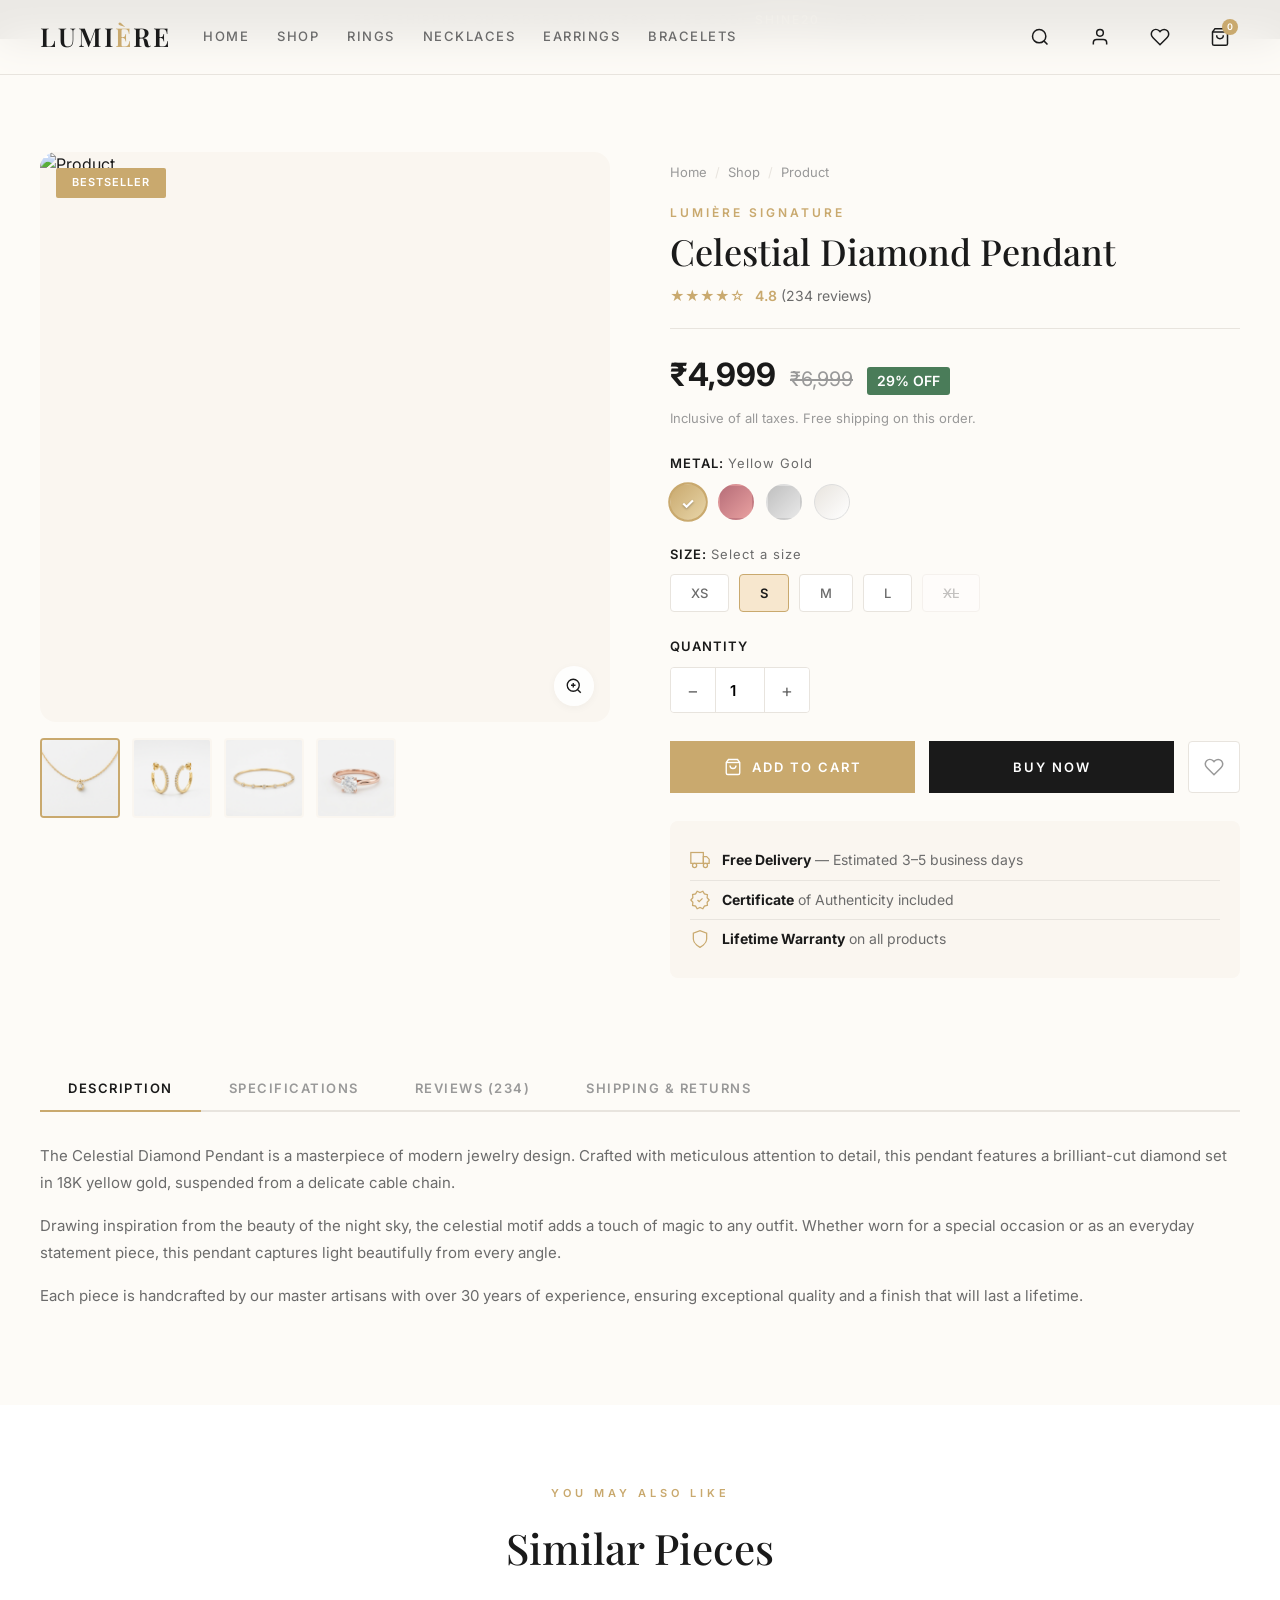
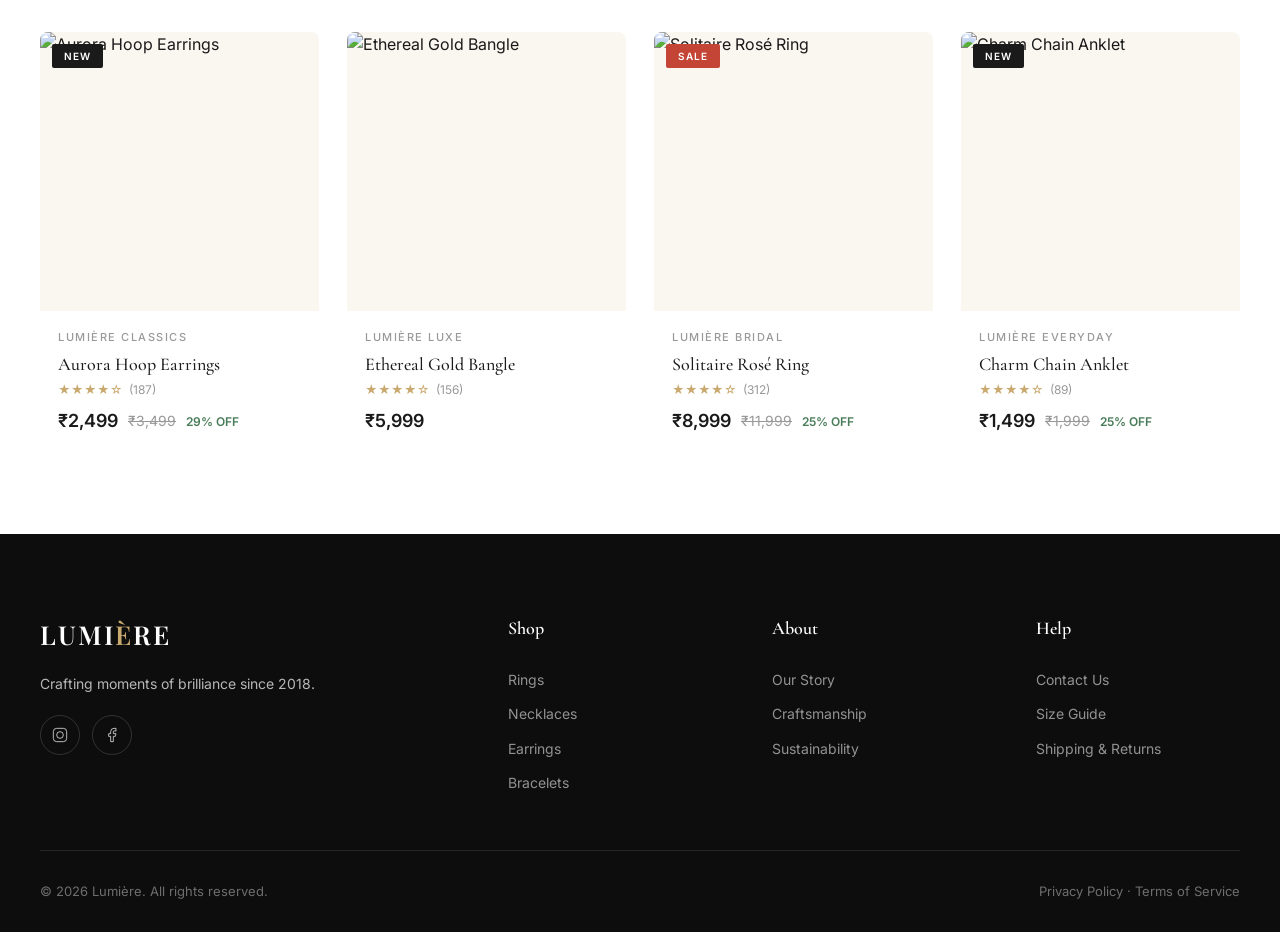
==== commit fdb90b37: "Update product.html" ====
--- a/product.html
+++ b/product.html
@@ -78,7 +78,7 @@
                 <div class="product-gallery">
                     <div class="gallery-main">
                         <span class="gallery-badge">Bestseller</span>
-                        <img id="detailMainImg" src="images/product-1.png" alt="Product">
+                        <img id="detailMainImg" src="product-1.png" alt="Product">
                         <button class="gallery-zoom-btn" title="Zoom">
                             <svg xmlns="http://www.w3.org/2000/svg" fill="none" viewBox="0 0 24 24"
                                 stroke="currentColor" stroke-width="1.8">
@@ -89,10 +89,10 @@
                         </button>
                     </div>
                     <div class="gallery-thumbs">
-                        <div class="gallery-thumb active"><img src="images/product-1.png" alt="Thumb 1"></div>
-                        <div class="gallery-thumb"><img src="images/product-2.png" alt="Thumb 2"></div>
-                        <div class="gallery-thumb"><img src="images/product-3.png" alt="Thumb 3"></div>
-                        <div class="gallery-thumb"><img src="images/product-4.png" alt="Thumb 4"></div>
+                        <div class="gallery-thumb active"><img src="product-1.png" alt="Thumb 1"></div>
+                        <div class="gallery-thumb"><img src="product-2.png" alt="Thumb 2"></div>
+                        <div class="gallery-thumb"><img src="product-3.png" alt="Thumb 3"></div>
+                        <div class="gallery-thumb"><img src="product-4.png" alt="Thumb 4"></div>
                     </div>
                 </div>
 
@@ -315,4 +315,4 @@
     <script src="main.js"></script>
 </body>
 
-</html>+</html>
